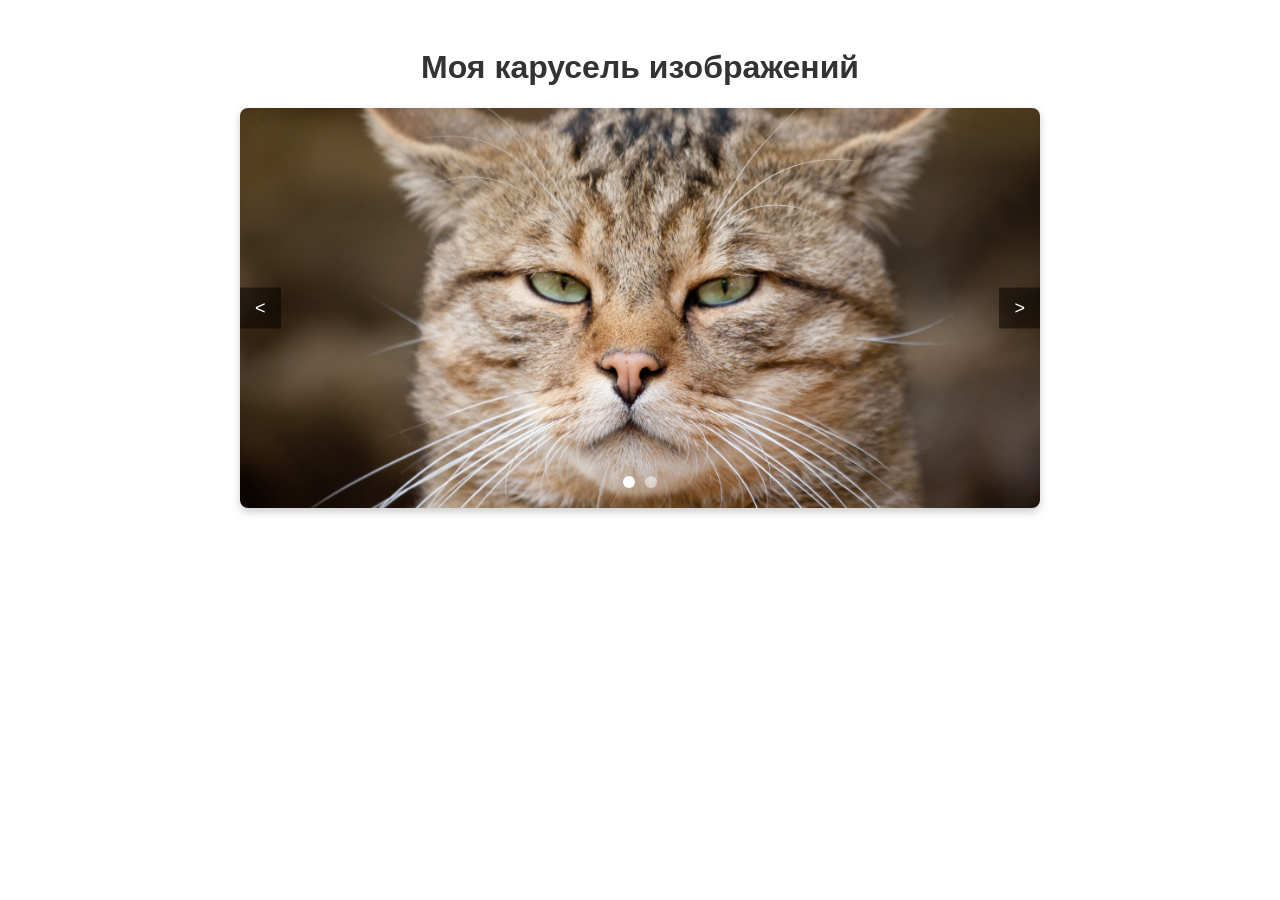
==== index.html @ b4796ebe "Add files via upload" ====
<!DOCTYPE html>
<html lang="ru">
<head>
    <meta charset="UTF-8">
    <meta name="viewport" content="width=device-width, initial-scale=1.0">
    <title>Карусель изображений</title>
    <link rel="stylesheet" href="styles.css">
</head>
<body>
    <h1>Моя карусель изображений</h1>
    
    <div id="imageCarousel"></div>
    
    <script src="carousel.js"></script>
    <script>
        document.addEventListener('DOMContentLoaded', function() {
            const images = [
                'image1.jpg',
                'image2.jpg'
            ];
            
            createCarousel(images, '#imageCarousel', {
                interval: 3000 
            });
        });
    </script>
</body>
</html>
---- styles.css ----
.carousel-container {
    position: relative;
    max-width: 800px;
    margin: 20px auto;
    overflow: hidden;
    border-radius: 8px;
    box-shadow: 0 4px 8px rgba(0, 0, 0, 0.2);
}

.carousel-slides {
    display: flex;
    transition: transform 0.5s ease-in-out;
    height: 400px;
}

.carousel-slide {
    min-width: 100%;
    box-sizing: border-box;
}

.carousel-slide img {
    width: 100%;
    height: 100%;
    object-fit: cover;
}

.carousel-controls {
    position: absolute;
    top: 50%;
    width: 100%;
    display: flex;
    justify-content: space-between;
    transform: translateY(-50%);
}

.carousel-btn {
    background-color: rgba(0, 0, 0, 0.5);
    color: white;
    border: none;
    padding: 10px 15px;
    cursor: pointer;
    font-size: 18px;
    z-index: 10;
}

.carousel-btn:hover {
    background-color: rgba(0, 0, 0, 0.8);
}

.carousel-indicators {
    position: absolute;
    bottom: 20px;
    left: 50%;
    transform: translateX(-50%);
    display: flex;
    gap: 10px;
}

.carousel-indicator {
    width: 12px;
    height: 12px;
    border-radius: 50%;
    background-color: rgba(255, 255, 255, 0.5);
    cursor: pointer;
}

.carousel-indicator.active {
    background-color: white;
}

body {
    font-family: Arial, sans-serif;
    padding: 20px;
    text-align: center;
}

h1 {
    color: #333;
}
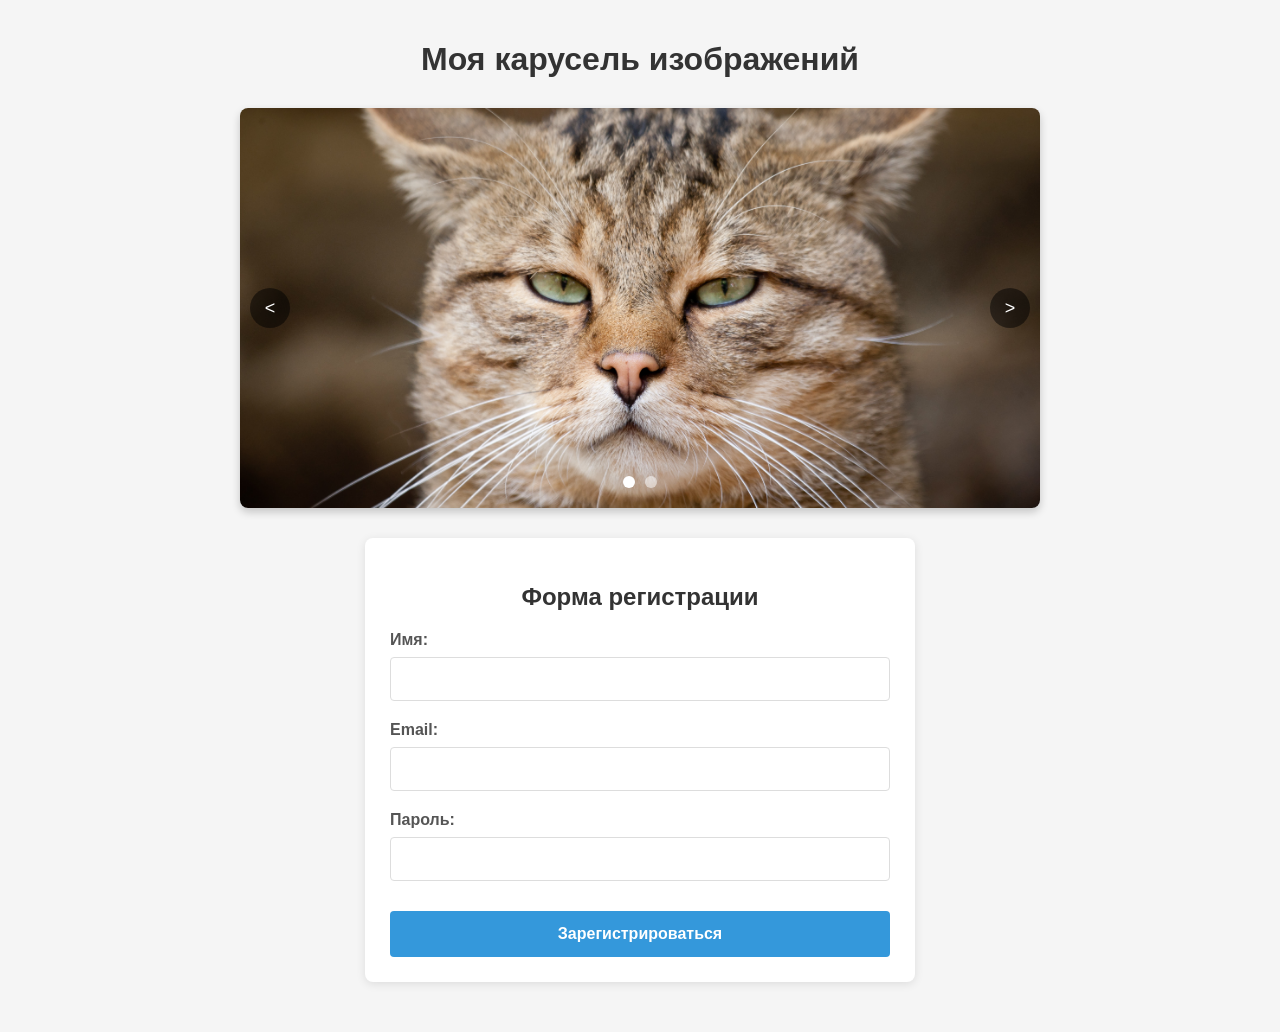
==== commit a38e4f96: "Add files via upload" ====
--- a/index.html
+++ b/index.html
@@ -3,13 +3,38 @@
 <head>
     <meta charset="UTF-8">
     <meta name="viewport" content="width=device-width, initial-scale=1.0">
-    <title>Карусель изображений</title>
+    <title>Карусель изображений с формой</title>
     <link rel="stylesheet" href="styles.css">
 </head>
 <body>
     <h1>Моя карусель изображений</h1>
     
     <div id="imageCarousel"></div>
+    
+    <div class="form-container">
+        <h2>Форма регистрации</h2>
+        <form id="registrationForm">
+            <div class="form-group">
+                <label for="name">Имя:</label>
+                <input type="text" id="name" name="name" required>
+                <span class="error-message" id="nameError"></span>
+            </div>
+            
+            <div class="form-group">
+                <label for="email">Email:</label>
+                <input type="email" id="email" name="email" required>
+                <span class="error-message" id="emailError"></span>
+            </div>
+            
+            <div class="form-group">
+                <label for="password">Пароль:</label>
+                <input type="password" id="password" name="password" required>
+                <span class="error-message" id="passwordError"></span>
+            </div>
+            
+            <button type="submit" class="submit-btn">Зарегистрироваться</button>
+        </form>
+    </div>
     
     <script src="carousel.js"></script>
     <script>
@@ -20,8 +45,70 @@
             ];
             
             createCarousel(images, '#imageCarousel', {
-                interval: 3000 
+                interval: 3000
             });
+            
+            const form = document.getElementById('registrationForm');
+            form.addEventListener('submit', function(e) {
+                e.preventDefault();
+                
+                clearErrors();
+                
+                const name = document.getElementById('name').value.trim();
+                const email = document.getElementById('email').value.trim();
+                const password = document.getElementById('password').value;
+                
+                let isValid = true;
+                
+                if (name.length < 2) {
+                    showError('nameError', 'Имя должно содержать минимум 2 символа');
+                    isValid = false;
+                } else if (!/^[a-zA-Zа-яА-ЯёЁ\s]+$/.test(name)) {
+                    showError('nameError', 'Имя может содержать только буквы и пробелы');
+                    isValid = false;
+                }
+                
+                if (!/^[^\s@]+@[^\s@]+\.[^\s@]+$/.test(email)) {
+                    showError('emailError', 'Введите корректный email');
+                    isValid = false;
+                }
+                
+                if (password.length < 8) {
+                    showError('passwordError', 'Пароль должен быть не менее 8 символов');
+                    isValid = false;
+                } else if (!/\d/.test(password)) {
+                    showError('passwordError', 'Пароль должен содержать хотя бы одну цифру');
+                    isValid = false;
+                } else if (!/[A-Z]/.test(password)) {
+                    showError('passwordError', 'Пароль должен содержать хотя бы одну заглавную букву');
+                    isValid = false;
+                }
+                
+                if (isValid) {
+                    alert('Форма успешно отправлена!');
+                    form.reset();
+                }
+            });
+            
+            function showError(elementId, message) {
+                const errorElement = document.getElementById(elementId);
+                errorElement.textContent = message;
+                errorElement.style.display = 'block';
+                document.getElementById(elementId.replace('Error', '')).classList.add('invalid');
+            }
+            
+            function clearErrors() {
+                const errors = document.querySelectorAll('.error-message');
+                errors.forEach(error => {
+                    error.textContent = '';
+                    error.style.display = 'none';
+                });
+                
+                const inputs = document.querySelectorAll('input');
+                inputs.forEach(input => {
+                    input.classList.remove('invalid');
+                });
+            }
         });
     </script>
 </body>
--- a/styles.css
+++ b/styles.css
@@ -1,3 +1,16 @@
+body {
+    font-family: Arial, sans-serif;
+    padding: 20px;
+    text-align: center;
+    background-color: #f5f5f5;
+    margin: 0;
+}
+
+h1 {
+    color: #333;
+    margin-bottom: 30px;
+}
+
 .carousel-container {
     position: relative;
     max-width: 800px;
@@ -5,6 +18,7 @@
     overflow: hidden;
     border-radius: 8px;
     box-shadow: 0 4px 8px rgba(0, 0, 0, 0.2);
+    background-color: white;
 }
 
 .carousel-slides {
@@ -31,6 +45,8 @@
     display: flex;
     justify-content: space-between;
     transform: translateY(-50%);
+    padding: 0 10px;
+    box-sizing: border-box;
 }
 
 .carousel-btn {
@@ -41,6 +57,13 @@
     cursor: pointer;
     font-size: 18px;
     z-index: 10;
+    border-radius: 50%;
+    width: 40px;
+    height: 40px;
+    display: flex;
+    align-items: center;
+    justify-content: center;
+    transition: background-color 0.3s;
 }
 
 .carousel-btn:hover {
@@ -54,6 +77,7 @@
     transform: translateX(-50%);
     display: flex;
     gap: 10px;
+    z-index: 10;
 }
 
 .carousel-indicator {
@@ -62,18 +86,118 @@
     border-radius: 50%;
     background-color: rgba(255, 255, 255, 0.5);
     cursor: pointer;
+    transition: background-color 0.3s;
 }
 
 .carousel-indicator.active {
     background-color: white;
 }
 
-body {
-    font-family: Arial, sans-serif;
-    padding: 20px;
+.form-container {
+    max-width: 500px;
+    margin: 30px auto;
+    padding: 25px;
+    background-color: white;
+    border-radius: 8px;
+    box-shadow: 0 2px 10px rgba(0, 0, 0, 0.1);
+}
+
+.form-container h2 {
     text-align: center;
-}
-
-h1 {
     color: #333;
+    margin-bottom: 20px;
+    font-size: 24px;
+}
+
+.form-group {
+    margin-bottom: 20px;
+    text-align: left;
+}
+
+.form-group label {
+    display: block;
+    margin-bottom: 8px;
+    font-weight: 600;
+    color: #555;
+}
+
+.form-group input {
+    width: 100%;
+    padding: 12px;
+    border: 1px solid #ddd;
+    border-radius: 4px;
+    font-size: 16px;
+    box-sizing: border-box;
+    transition: border-color 0.3s;
+}
+
+.form-group input:focus {
+    border-color: #3498db;
+    outline: none;
+}
+
+.form-group input.invalid {
+    border-color: #e74c3c;
+}
+
+.error-message {
+    color: #e74c3c;
+    font-size: 14px;
+    margin-top: 5px;
+    display: none;
+}
+
+.submit-btn {
+    width: 100%;
+    padding: 14px;
+    background-color: #3498db;
+    color: white;
+    border: none;
+    border-radius: 4px;
+    font-size: 16px;
+    font-weight: 600;
+    cursor: pointer;
+    transition: background-color 0.3s;
+    margin-top: 10px;
+}
+
+.submit-btn:hover {
+    background-color: #2980b9;
+}
+
+@media (max-width: 768px) {
+    .carousel-container {
+        max-width: 100%;
+        border-radius: 0;
+    }
+    
+    .carousel-slides {
+        height: 300px;
+    }
+    
+    .form-container {
+        margin: 20px;
+        padding: 20px;
+    }
+}
+
+@media (max-width: 480px) {
+    .carousel-slides {
+        height: 200px;
+    }
+    
+    .carousel-btn {
+        width: 30px;
+        height: 30px;
+        padding: 5px;
+        font-size: 14px;
+    }
+    
+    .form-group input {
+        padding: 10px;
+    }
+    
+    .submit-btn {
+        padding: 12px;
+    }
 }
